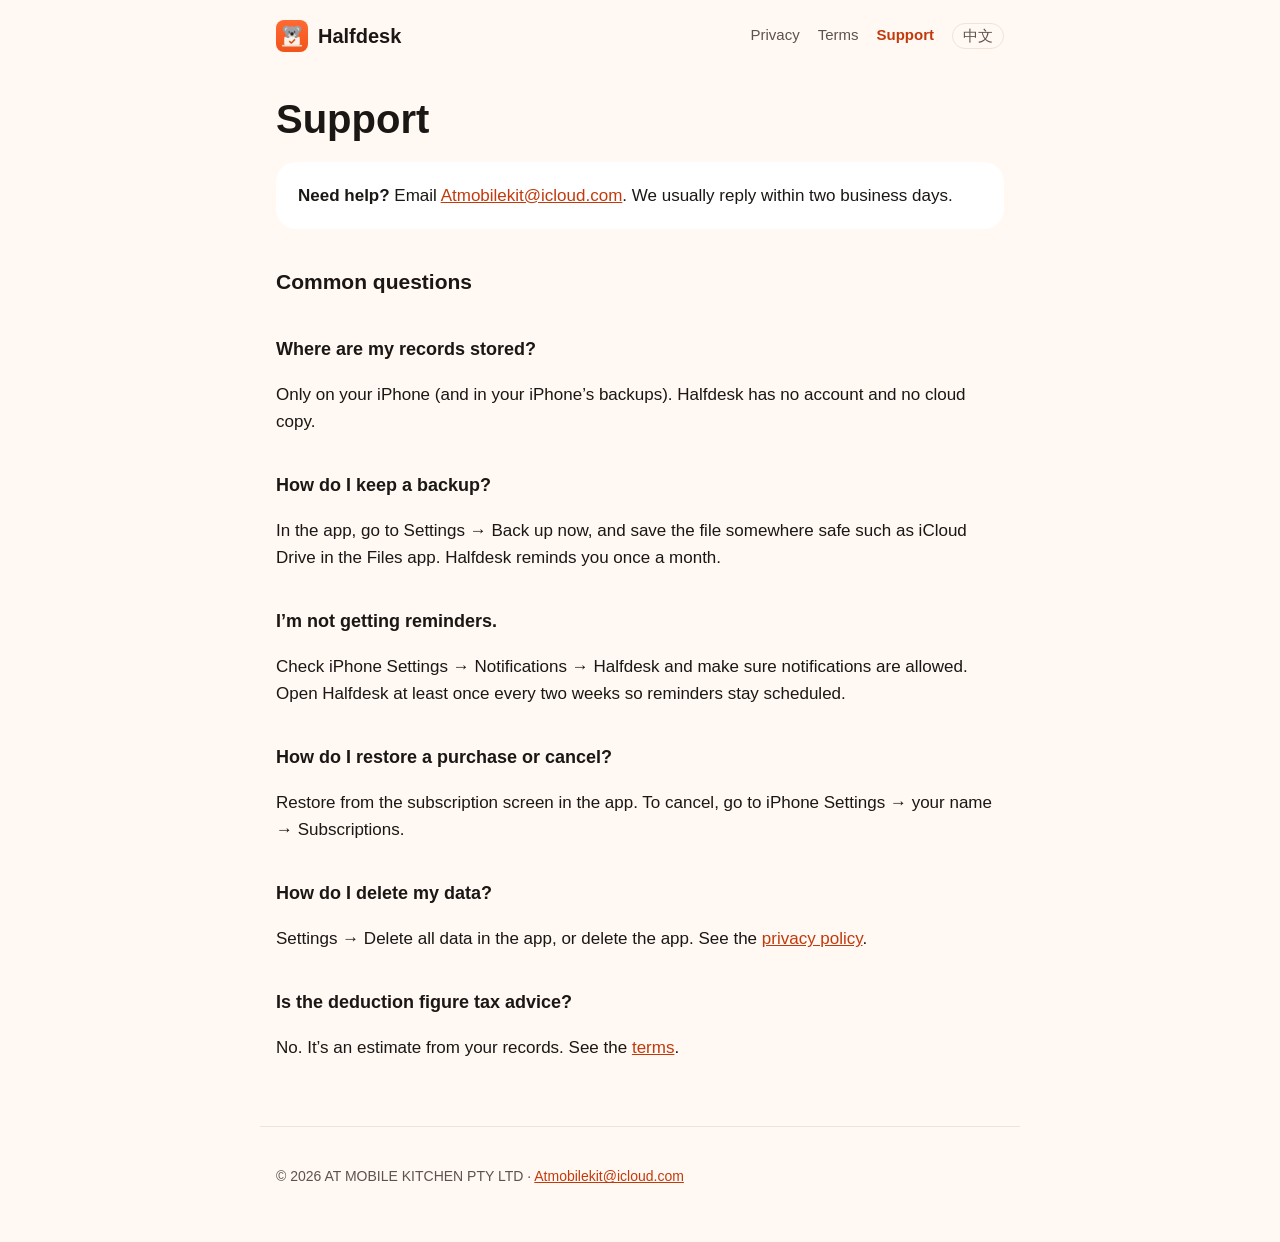
==== support/index.html @ 8a38a3ea "Add Halfdesk privacy, terms and support pages Co-Authored-By: Claude Opus 5.5 <noreply@anthropic.com" ====
<!doctype html>
<html lang="en">
<head>
<meta charset="utf-8">
<meta name="viewport" content="width=device-width, initial-scale=1">
<title>Support · Halfdesk</title>
<meta name="description" content="Get help with Halfdesk.">
<link rel="icon" href="../icon.png">
<link rel="stylesheet" href="../style.css">
</head>
<body>
<header class="top">
  <a class="brand" href="../"><img src="../icon.png" alt="" width="32" height="32"><span>Halfdesk</span></a>
  <nav><a href="../privacy/">Privacy</a><a href="../terms/">Terms</a><a href="../support/" aria-current=page>Support</a><a class="lang" href="../zh/support/" hreflang="zh-Hans">中文</a></nav>
</header>
<main>
<h1>Support</h1>
<div class="card"><p><strong>Need help?</strong> Email <a href="mailto:Atmobilekit@icloud.com">Atmobilekit@icloud.com</a>. We usually reply within two business days.</p></div>
<h2>Common questions</h2>
<h2 style="font-size:18px">Where are my records stored?</h2>
<p>Only on your iPhone (and in your iPhone’s backups). Halfdesk has no account and no cloud copy.</p>
<h2 style="font-size:18px">How do I keep a backup?</h2>
<p>In the app, go to Settings → Back up now, and save the file somewhere safe such as iCloud Drive in the Files app. Halfdesk reminds you once a month.</p>
<h2 style="font-size:18px">I’m not getting reminders.</h2>
<p>Check iPhone Settings → Notifications → Halfdesk and make sure notifications are allowed. Open Halfdesk at least once every two weeks so reminders stay scheduled.</p>
<h2 style="font-size:18px">How do I restore a purchase or cancel?</h2>
<p>Restore from the subscription screen in the app. To cancel, go to iPhone Settings → your name → Subscriptions.</p>
<h2 style="font-size:18px">How do I delete my data?</h2>
<p>Settings → Delete all data in the app, or delete the app. See the <a href="../privacy/">privacy policy</a>.</p>
<h2 style="font-size:18px">Is the deduction figure tax advice?</h2>
<p>No. It’s an estimate from your records. See the <a href="../terms/">terms</a>.</p>
</main>
<footer><p>© 2026 AT MOBILE KITCHEN PTY LTD · <a href="mailto:Atmobilekit@icloud.com">Atmobilekit@icloud.com</a></p></footer>
</body>
</html>
---- style.css ----
:root {
  --brand: #F2541B; --brand-text: #C23A0C; --canvas: #FFF8F3; --surface: #FFFFFF;
  --text: #1A1714; --text-2: #5E534C; --divider: #F0E3D9; --office: #1F2A5C;
  color-scheme: light dark;
}
@media (prefers-color-scheme: dark) {
  :root { --brand: #FF7440; --brand-text: #FF8A5C; --canvas: #14110F; --surface: #211C19;
          --text: #F6F0EA; --text-2: #B3A79E; --divider: #302924; --office: #A9B5EE; }
}
* { box-sizing: border-box; }
body { margin: 0; background: var(--canvas); color: var(--text);
  font: 17px/1.6 -apple-system, BlinkMacSystemFont, "SF Pro Text", "PingFang SC", "Helvetica Neue", sans-serif; }
a { color: var(--brand-text); }
.top { max-width: 760px; margin: 0 auto; padding: 20px 16px; display: flex; flex-wrap: wrap; gap: 12px 24px;
  align-items: center; justify-content: space-between; }
.brand { display: flex; align-items: center; gap: 10px; text-decoration: none; color: var(--text);
  font: 700 20px/1 ui-rounded, -apple-system, sans-serif; }
.brand img { border-radius: 8px; }
nav { display: flex; flex-wrap: wrap; gap: 6px 18px; font-size: 15px; }
nav a { text-decoration: none; color: var(--text-2); }
nav a[aria-current=page] { color: var(--brand-text); font-weight: 600; }
nav .lang { border: 1px solid var(--divider); border-radius: 999px; padding: 0 10px; }
main { max-width: 760px; margin: 0 auto; padding: 8px 16px 48px; }
h1 { font: 800 clamp(30px, 6vw, 40px)/1.15 ui-rounded, -apple-system, sans-serif; margin: 16px 0 8px; }
h2 { font-size: 21px; margin: 36px 0 8px; }
.meta { color: var(--text-2); font-size: 15px; margin: 0 0 24px; }
.card { background: var(--surface); border-radius: 20px; padding: 20px 22px; margin: 20px 0; }
.card p:first-child { margin-top: 0; } .card p:last-child { margin-bottom: 0; }
ul { padding-left: 1.2em; } li { margin: 6px 0; }
.hero p { font-size: 19px; color: var(--text-2); }
.links { display: grid; grid-template-columns: repeat(auto-fit, minmax(200px, 1fr)); gap: 12px; padding: 0; list-style: none; }
.links a { display: block; background: var(--surface); border-radius: 16px; padding: 16px 18px; text-decoration: none; font-weight: 600; }
footer { max-width: 760px; margin: 0 auto; padding: 24px 16px 40px; color: var(--text-2); font-size: 14px;
  border-top: 1px solid var(--divider); }
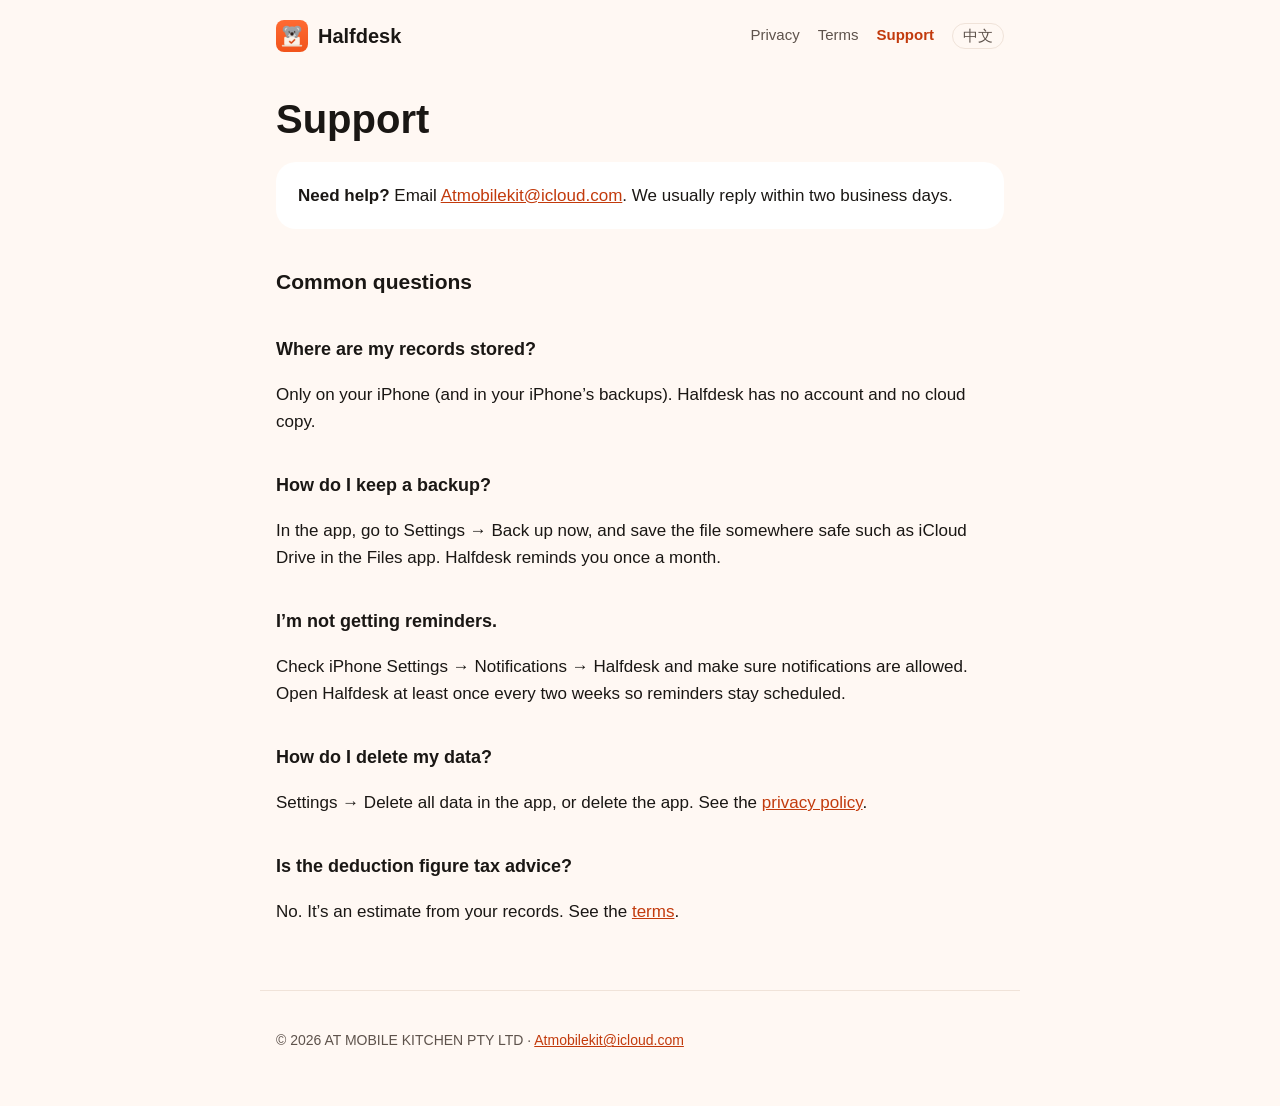
==== commit 4fd29d70: "Update site" ====
--- a/support/index.html
+++ b/support/index.html
@@ -23,8 +23,6 @@
 <p>In the app, go to Settings → Back up now, and save the file somewhere safe such as iCloud Drive in the Files app. Halfdesk reminds you once a month.</p>
 <h2 style="font-size:18px">I’m not getting reminders.</h2>
 <p>Check iPhone Settings → Notifications → Halfdesk and make sure notifications are allowed. Open Halfdesk at least once every two weeks so reminders stay scheduled.</p>
-<h2 style="font-size:18px">How do I restore a purchase or cancel?</h2>
-<p>Restore from the subscription screen in the app. To cancel, go to iPhone Settings → your name → Subscriptions.</p>
 <h2 style="font-size:18px">How do I delete my data?</h2>
 <p>Settings → Delete all data in the app, or delete the app. See the <a href="../privacy/">privacy policy</a>.</p>
 <h2 style="font-size:18px">Is the deduction figure tax advice?</h2>
